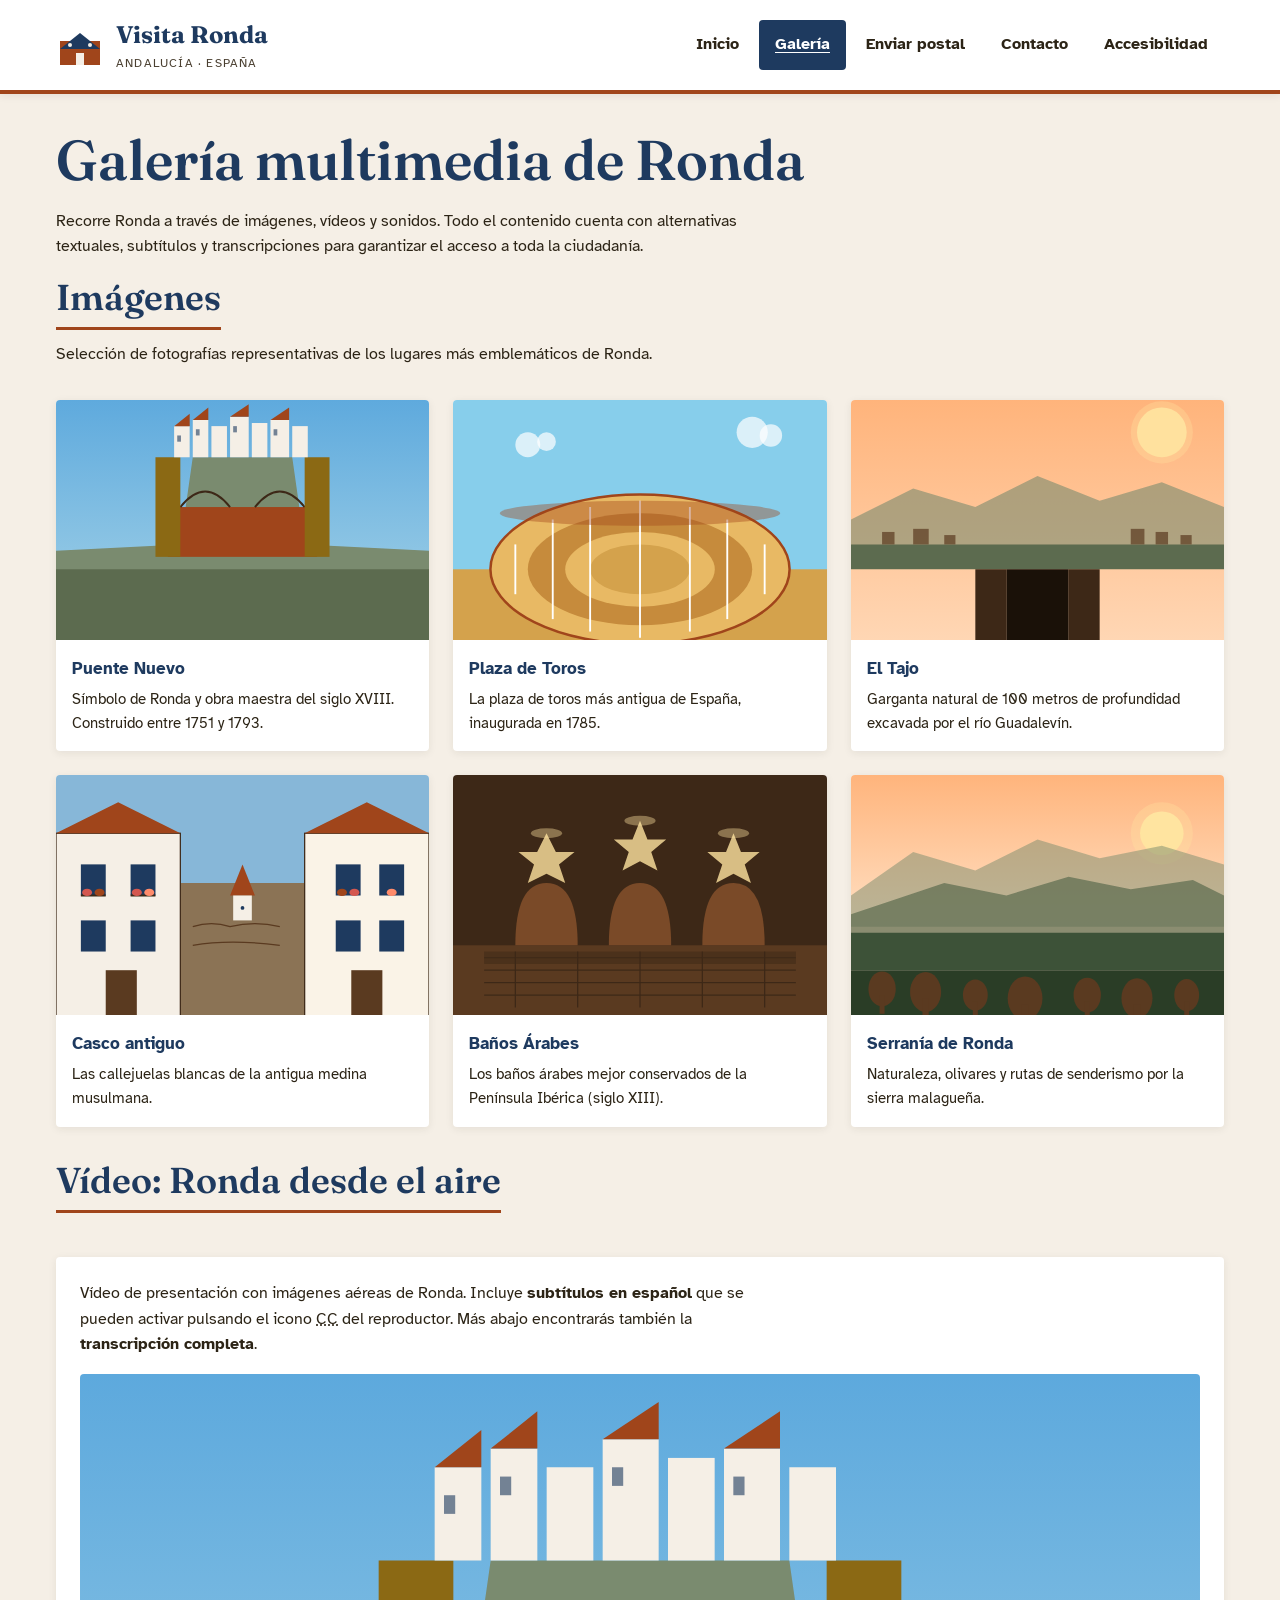
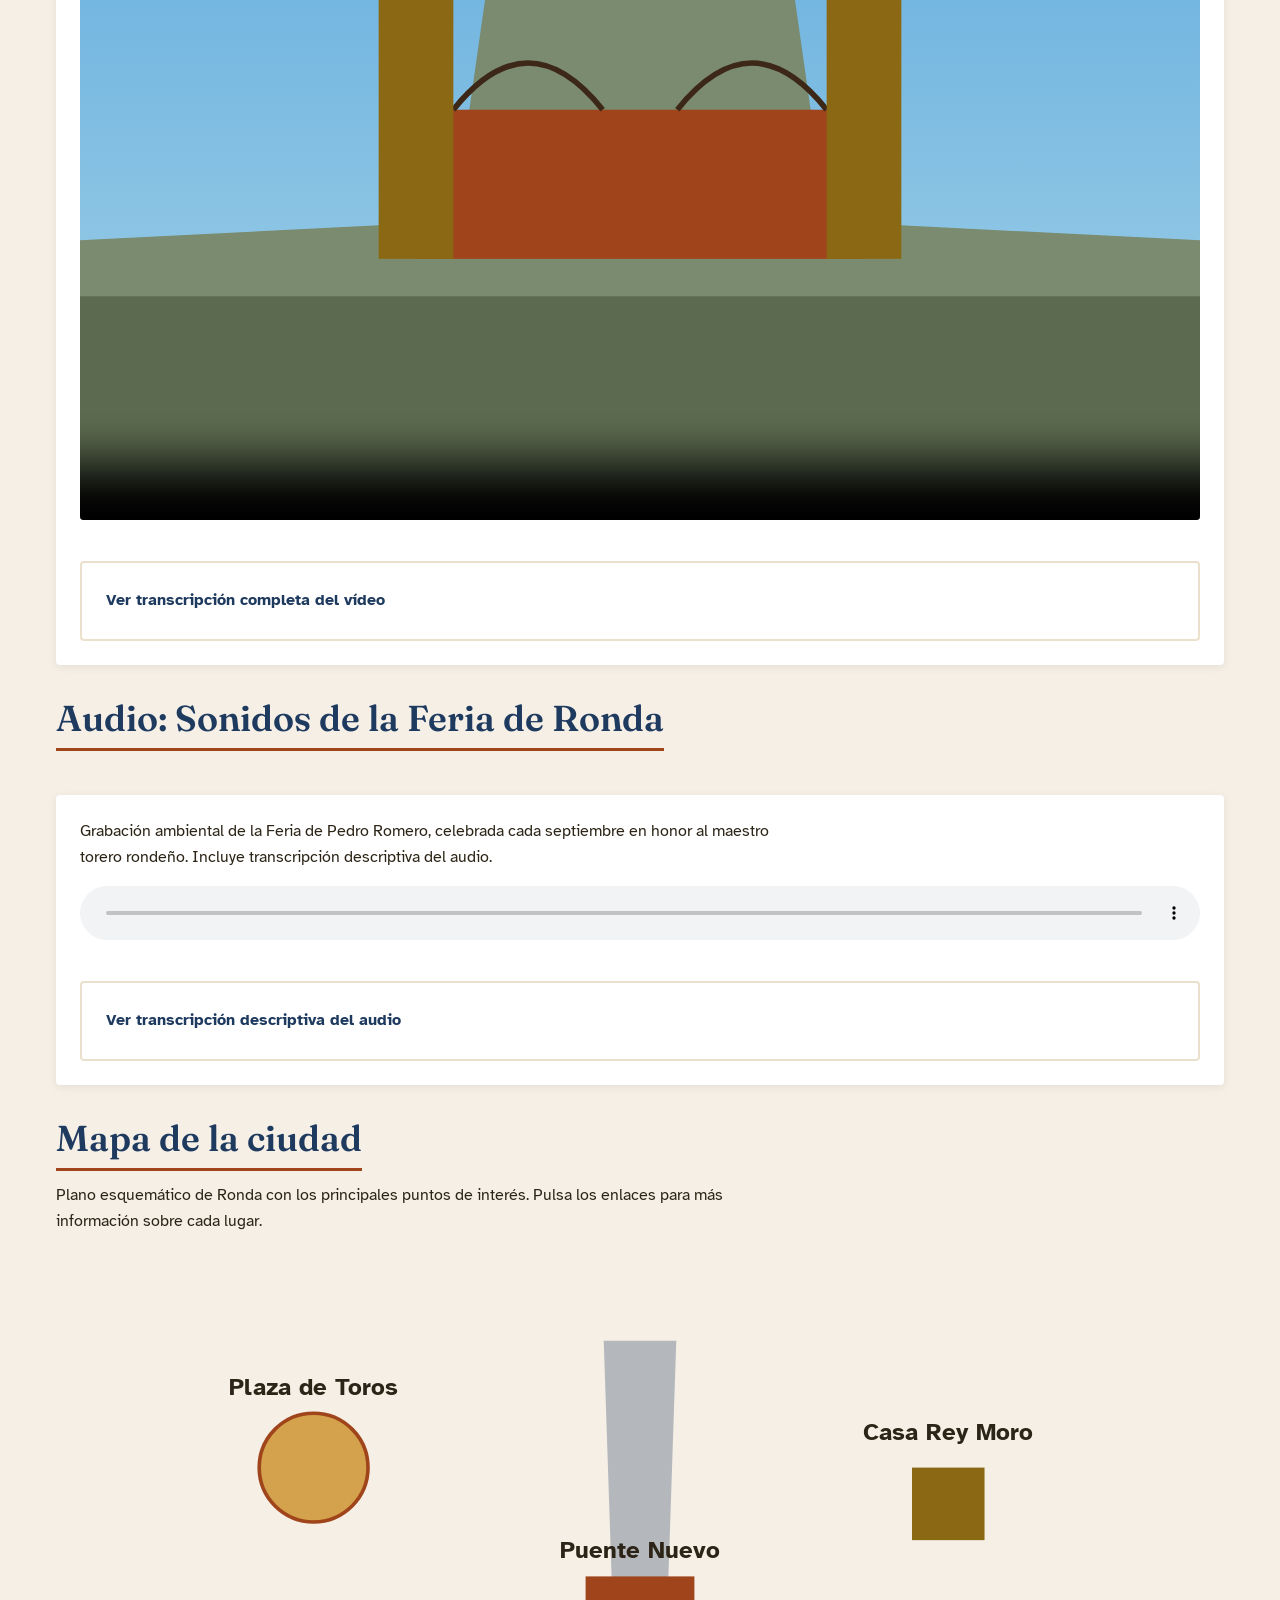
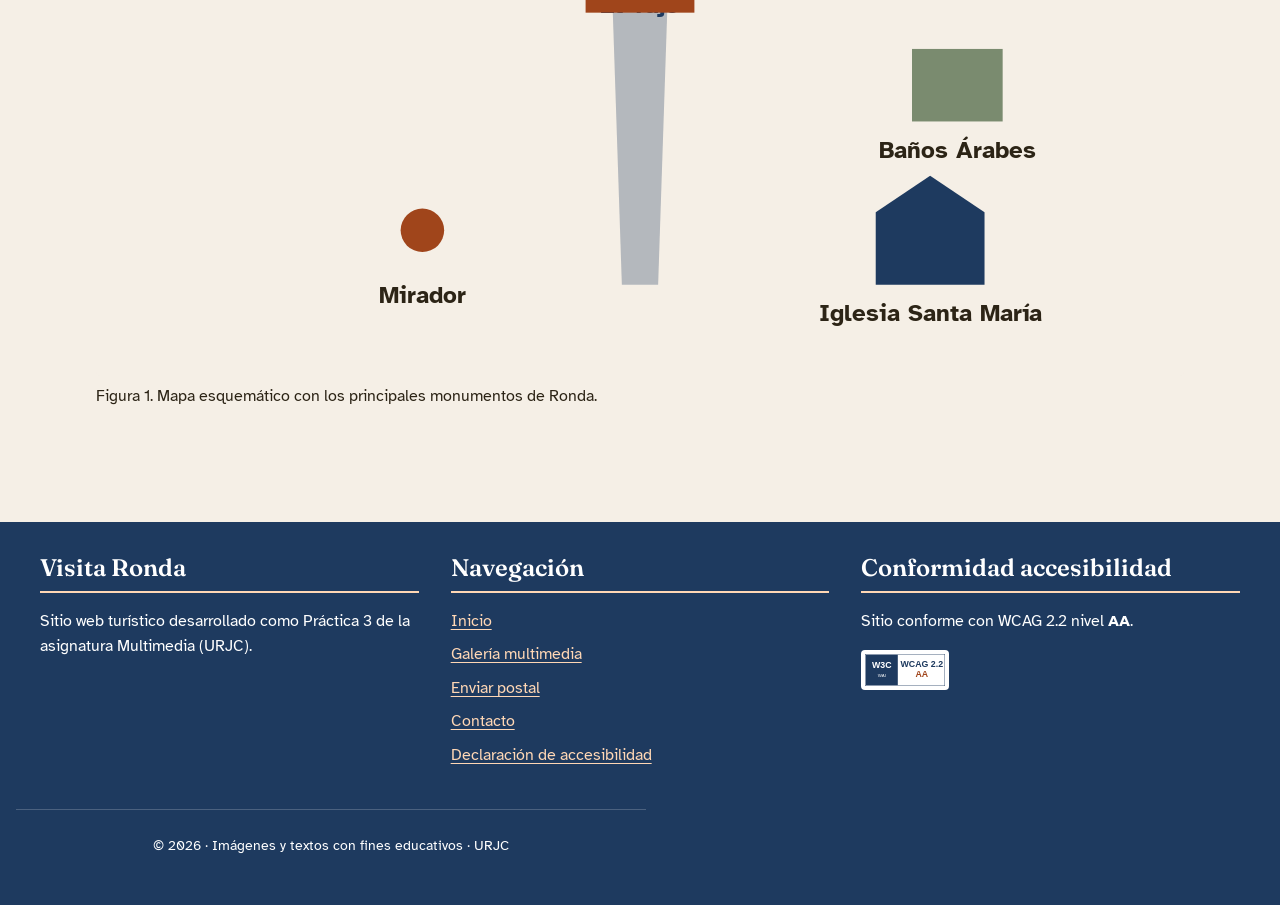
==== galeria.html @ 26b8c77f "First commit" ====
<!DOCTYPE html>
<html lang="es">
<head>
  <meta charset="UTF-8">
  <meta name="viewport" content="width=device-width, initial-scale=1.0">
  <meta name="description" content="Galería multimedia de Ronda: imágenes, vídeo y audio del Puente Nuevo, la Plaza de Toros y los miradores. Contenido accesible con alternativas textuales, subtítulos y transcripciones.">
  <title>Galería multimedia · Visita Ronda</title>

  <link rel="preconnect" href="https://fonts.googleapis.com">
  <link rel="preconnect" href="https://fonts.gstatic.com" crossorigin>
  <link href="https://fonts.googleapis.com/css2?family=Atkinson+Hyperlegible:wght@400;700&family=Fraunces:opsz,wght@9..144,400;9..144,600;9..144,700&display=swap" rel="stylesheet">
  <link rel="stylesheet" href="css/styles.css">
  <link rel="icon" type="image/svg+xml" href="img/iconos/favicon.svg">
</head>
<body>

  <a href="#contenido-principal" class="skip-link">Saltar al contenido principal</a>

  <header class="cabecera" role="banner">
    <div class="cabecera-contenido contenedor">
      <a href="index.html" class="logo" aria-label="Visita Ronda - Inicio">
        <svg class="logo-icono" viewBox="0 0 48 48" aria-hidden="true" focusable="false">
          <rect x="4" y="20" width="40" height="24" fill="#A0451B"/>
          <path d="M4 28 L24 12 L44 28 Z" fill="#1E3A5F"/>
          <rect x="20" y="32" width="8" height="12" fill="#F5EFE6"/>
          <circle cx="14" cy="24" r="2" fill="#F5EFE6"/>
          <circle cx="34" cy="24" r="2" fill="#F5EFE6"/>
        </svg>
        <span>
          <span class="logo-texto">Visita Ronda</span>
          <span class="logo-subtexto">Andalucía · España</span>
        </span>
      </a>
      <button class="boton-menu" aria-expanded="false" aria-controls="nav-principal" type="button">☰ Menú</button>
      <nav class="nav-principal" id="nav-principal" aria-label="Navegación principal">
        <ul>
          <li><a href="index.html">Inicio</a></li>
          <li><a href="galeria.html" aria-current="page">Galería</a></li>
          <li><a href="postal.html">Enviar postal</a></li>
          <li><a href="contacto.html">Contacto</a></li>
          <li><a href="accesibilidad.html">Accesibilidad</a></li>
        </ul>
      </nav>
    </div>
  </header>

  <main id="contenido-principal">
    <div class="contenedor">

      <h1>Galería multimedia de Ronda</h1>
      <p>
        Recorre Ronda a través de imágenes, vídeos y sonidos. Todo el contenido cuenta con
        alternativas textuales, subtítulos y transcripciones para garantizar el acceso a
        toda la ciudadanía.
      </p>

      <section aria-labelledby="titulo-imagenes">
        <h2 id="titulo-imagenes">Imágenes</h2>
        <p>Selección de fotografías representativas de los lugares más emblemáticos de Ronda.</p>

        <ul class="galeria">
          <li>
            <figure>
              <img src="img/galeria/puente-nuevo.svg"
                   alt="El Puente Nuevo de Ronda visto desde el valle. Una imponente construcción de piedra de tres arcos une dos acantilados verticales, salvando una garganta natural de unos 100 metros de profundidad. Sobre el puente se distinguen casas blancas tradicionales.">
              <figcaption>
                <strong>Puente Nuevo</strong>
                Símbolo de Ronda y obra maestra del siglo XVIII. Construido entre 1751 y 1793.
              </figcaption>
            </figure>
          </li>

          <li>
            <figure>
              <img src="img/galeria/plaza-toros.svg"
                   alt="Vista cenital de la Plaza de Toros de Ronda. Edificio circular de piedra dorada con una arena central de color marrón claro y graderíos cubiertos en doble piso con columnas blancas y cubierta de teja árabe.">
              <figcaption>
                <strong>Plaza de Toros</strong>
                La plaza de toros más antigua de España, inaugurada en 1785.
              </figcaption>
            </figure>
          </li>

          <li>
            <figure>
              <img src="img/galeria/tajo.svg"
                   alt="Vista panorámica del Tajo de Ronda al atardecer. Una garganta vertical excavada en roca caliza desciende abruptamente hacia un valle verde con olivares; al fondo se aprecian las montañas de la Serranía de Ronda teñidas de naranja por la luz del atardecer.">
              <figcaption>
                <strong>El Tajo</strong>
                Garganta natural de 100 metros de profundidad excavada por el río Guadalevín.
              </figcaption>
            </figure>
          </li>

          <li>
            <figure>
              <img src="img/galeria/casco-antiguo.svg"
                   alt="Calle estrecha y empedrada del casco antiguo de Ronda. A ambos lados, casas encaladas de fachada blanca con balcones de hierro forjado y macetas con flores rojas y rosas. Al fondo se vislumbra una iglesia con torre.">
              <figcaption>
                <strong>Casco antiguo</strong>
                Las callejuelas blancas de la antigua medina musulmana.
              </figcaption>
            </figure>
          </li>

          <li>
            <figure>
              <img src="img/galeria/banos-arabes.svg"
                   alt="Interior de los Baños Árabes de Ronda. Una sala abovedada de ladrillo con pequeñas claraboyas en forma de estrella en el techo por las que entra luz natural. El espacio está sostenido por arcos de herradura.">
              <figcaption>
                <strong>Baños Árabes</strong>
                Los baños árabes mejor conservados de la Península Ibérica (siglo XIII).
              </figcaption>
            </figure>
          </li>

          <li>
            <figure>
              <img src="img/galeria/serrania.svg"
                   alt="Paisaje de la Serranía de Ronda al amanecer. Olivares centenarios en primer plano se extienden por colinas onduladas; al fondo aparecen montañas escarpadas envueltas en una ligera niebla matutina.">
              <figcaption>
                <strong>Serranía de Ronda</strong>
                Naturaleza, olivares y rutas de senderismo por la sierra malagueña.
              </figcaption>
            </figure>
          </li>
        </ul>
      </section>

      <section aria-labelledby="titulo-video">
        <h2 id="titulo-video">Vídeo: Ronda desde el aire</h2>

        <div class="multimedia-bloque">
          <p>
            Vídeo de presentación con imágenes aéreas de Ronda. Incluye <strong>subtítulos en español</strong>
            que se pueden activar pulsando el icono <abbr title="Closed Captions">CC</abbr> del reproductor.
            Más abajo encontrarás también la <strong>transcripción completa</strong>.
          </p>

          <video controls preload="metadata"
                 poster="img/galeria/puente-nuevo.svg"
                 aria-label="Vídeo aéreo de Ronda con narración en español">
            <source src="video/ronda.mp4" type="video/mp4">
            <track kind="captions" srclang="es" label="Español" src="video/ronda-subtitulos.vtt" default>
            <track kind="descriptions" srclang="es" label="Audiodescripción en español" src="video/ronda-audiodescripcion.vtt">
            <p>
              Tu navegador no soporta vídeo HTML5.
              <a href="video/ronda.mp4">Descarga el vídeo aquí</a>.
            </p>
          </video>

          <details class="transcripcion">
            <summary>Ver transcripción completa del vídeo</summary>
            <div>
              <p><strong>[Música suave de guitarra española]</strong></p>
              <p><strong>Narrador:</strong> Bienvenidos a Ronda, una ciudad suspendida sobre el cielo de Andalucía.</p>
              <p><strong>[Plano aéreo del Puente Nuevo]</strong></p>
              <p><strong>Narrador:</strong> Construido en el siglo XVIII, el Puente Nuevo une los dos lados de la ciudad sobre una garganta de cien metros de profundidad.</p>
              <p><strong>[Plano de la Plaza de Toros]</strong></p>
              <p><strong>Narrador:</strong> Aquí, en la plaza de toros más antigua de España, nació la escuela rondeña del toreo.</p>
              <p><strong>[Vista panorámica del valle]</strong></p>
              <p><strong>Narrador:</strong> Olivares, viñedos y montañas se extienden hasta el horizonte, formando un paisaje único en Europa.</p>
              <p><strong>[Calles del casco antiguo]</strong></p>
              <p><strong>Narrador:</strong> Caminar por las calles de la antigua medina es viajar al pasado, entre casas encaladas y patios floridos.</p>
              <p><strong>Narrador:</strong> Ronda te espera. Ven a vivirla.</p>
              <p><strong>[Música finaliza]</strong></p>
            </div>
          </details>
        </div>
      </section>

      <section aria-labelledby="titulo-audio">
        <h2 id="titulo-audio">Audio: Sonidos de la Feria de Ronda</h2>

        <div class="multimedia-bloque">
          <p>
            Grabación ambiental de la Feria de Pedro Romero, celebrada cada septiembre en
            honor al maestro torero rondeño. Incluye transcripción descriptiva del audio.
          </p>

          <audio controls preload="metadata" aria-label="Sonidos ambientales de la Feria de Ronda">
            <source src="audio/feria-ronda.mp3" type="audio/mpeg">
            <source src="audio/feria-ronda.ogg" type="audio/ogg">
            <p>
              Tu navegador no soporta audio HTML5.
              <a href="audio/feria-ronda.mp3">Descarga el audio aquí</a>.
            </p>
          </audio>

          <details class="transcripcion">
            <summary>Ver transcripción descriptiva del audio</summary>
            <div>
              <p><strong>[0:00 - 0:15]</strong> Suenan las campanas de la Iglesia de Santa María la Mayor anunciando el comienzo de la feria.</p>
              <p><strong>[0:15 - 0:45]</strong> Voces alegres y conversaciones de la multitud paseando por las calles. Se distinguen risas de niños y niñas.</p>
              <p><strong>[0:45 - 1:30]</strong> Empieza a sonar una sevillana interpretada con guitarra y palmas. Voces cantando al unísono.</p>
              <p><strong>[1:30 - 2:00]</strong> Sonido de cascos de caballos y carruajes recorriendo las calles empedradas durante el paseo de enganches.</p>
              <p><strong>[2:00 - 2:30]</strong> Aplausos del público en la Plaza de Toros, seguidos del característico clarín que anuncia el inicio de la corrida goyesca.</p>
              <p><strong>[2:30 - 3:00]</strong> La música y el bullicio se desvanecen lentamente.</p>
            </div>
          </details>
        </div>
      </section>

      <!-- ==================== Galería de mapas ==================== -->
      <section aria-labelledby="titulo-mapa">
        <h2 id="titulo-mapa">Mapa de la ciudad</h2>
        <p>
          Plano esquemático de Ronda con los principales puntos de interés. Pulsa los enlaces
          para más información sobre cada lugar.
        </p>

        <figure>
          <svg viewBox="0 0 600 400"
               role="img"
               aria-labelledby="mapa-titulo mapa-desc"
               style="max-width:100%; height:auto; background:#F5EFE6; border-radius:4px;">
            <title id="mapa-titulo">Mapa esquemático de Ronda</title>
            <desc id="mapa-desc">
              Mapa simplificado con la ubicación de los seis principales monumentos de Ronda:
              Puente Nuevo en el centro, Plaza de Toros al noroeste, Baños Árabes al este,
              Iglesia de Santa María al sureste, Mirador de Aldehuela al suroeste y Casa del
              Rey Moro al noreste.
            </desc>

            <!-- El Tajo -->
            <path d="M 280 50 L 290 350 L 310 350 L 320 50 Z" fill="#1E3A5F" opacity="0.3"/>
            <text x="300" y="200" text-anchor="middle" fill="#1E3A5F" font-size="14" font-weight="bold">El Tajo</text>

            <!-- Puente Nuevo -->
            <rect x="270" y="180" width="60" height="20" fill="#A0451B"/>
            <text x="300" y="170" text-anchor="middle" fill="#2C2416" font-size="13" font-weight="bold">Puente Nuevo</text>

            <!-- Plaza de Toros -->
            <circle cx="120" cy="120" r="30" fill="#D4A24C" stroke="#A0451B" stroke-width="2"/>
            <text x="120" y="80" text-anchor="middle" fill="#2C2416" font-size="13" font-weight="bold">Plaza de Toros</text>

            <!-- Baños Árabes -->
            <rect x="450" y="220" width="50" height="40" fill="#7A8B6F"/>
            <text x="475" y="280" text-anchor="middle" fill="#2C2416" font-size="13" font-weight="bold">Baños Árabes</text>

            <!-- Iglesia Santa María -->
            <polygon points="430,310 460,290 490,310 490,350 430,350" fill="#1E3A5F"/>
            <text x="460" y="370" text-anchor="middle" fill="#2C2416" font-size="13" font-weight="bold">Iglesia Santa María</text>

            <!-- Mirador de Aldehuela -->
            <circle cx="180" cy="320" r="12" fill="#A0451B"/>
            <text x="180" y="360" text-anchor="middle" fill="#2C2416" font-size="13" font-weight="bold">Mirador</text>

            <!-- Casa del Rey Moro -->
            <rect x="450" y="120" width="40" height="40" fill="#8B6914"/>
            <text x="470" y="105" text-anchor="middle" fill="#2C2416" font-size="13" font-weight="bold">Casa Rey Moro</text>
          </svg>
          <figcaption>Figura 1. Mapa esquemático con los principales monumentos de Ronda.</figcaption>
        </figure>
      </section>

    </div>
  </main>

  <footer class="pie" role="contentinfo">
    <div class="pie-rejilla">
      <div>
        <h3>Visita Ronda</h3>
        <p>Sitio web turístico desarrollado como Práctica 3 de la asignatura Multimedia (URJC).</p>
      </div>
      <nav aria-labelledby="pie-nav-titulo">
        <h3 id="pie-nav-titulo">Navegación</h3>
        <ul>
          <li><a href="index.html">Inicio</a></li>
          <li><a href="galeria.html">Galería multimedia</a></li>
          <li><a href="postal.html">Enviar postal</a></li>
          <li><a href="contacto.html">Contacto</a></li>
          <li><a href="accesibilidad.html">Declaración de accesibilidad</a></li>
        </ul>
      </nav>
      <div>
        <h3>Conformidad accesibilidad</h3>
        <p>Sitio conforme con WCAG 2.2 nivel <strong>AA</strong>.</p>
        <p class="pie-validadores">
          <a href="https://www.w3.org/WAI/WCAG22/quickref/" rel="noopener">
            <img src="img/iconos/wcag-aa.svg" alt="WCAG 2.2 nivel AA">
          </a>
        </p>
      </div>
    </div>
    <p class="pie-copyright">© 2026 · Imágenes y textos con fines educativos · URJC</p>
  </footer>

  <script src="js/script.js"></script>
</body>
</html>
---- css/styles.css ----
:root {
  --color-fondo: #F5EFE6;
  --color-fondo-alt: #EAE0CC;
  --color-texto: #2C2416;
  --color-texto-suave: #4A3F30;
  --color-acento: #A0451B;
  --color-acento-oscuro: #7A3414;
  --color-azul: #1E3A5F;
  --color-blanco: #FFFFFF;
  --color-error: #B91C1C;
  --color-error-fondo: #FEE2E2;
  --color-exito: #15603D;
  --color-exito-fondo: #DCFCE7;
  --color-foco: #0066CC;

  --fuente-titulos: 'Fraunces', Georgia, serif;
  --fuente-texto: 'Atkinson Hyperlegible', 'Segoe UI', Arial, sans-serif;

  --base: 1rem;
  --radio: 4px;

  --sombra-suave: 0 2px 8px rgba(44, 36, 22, 0.08);
  --sombra-media: 0 4px 16px rgba(44, 36, 22, 0.12);
}

*,
*::before,
*::after {
  box-sizing: border-box;
}

html {
  scroll-behavior: smooth;
  font-size: 100%;
}

@media (prefers-reduced-motion: reduce) {
  html {
    scroll-behavior: auto;
  }
  *, *::before, *::after {
    animation-duration: 0.01ms !important;
    animation-iteration-count: 1 !important;
    transition-duration: 0.01ms !important;
  }
}

body {
  margin: 0;
  font-family: var(--fuente-texto);
  font-size: var(--base);
  line-height: 1.6;
  color: var(--color-texto);
  background-color: var(--color-fondo);
  word-spacing: normal;
  letter-spacing: normal;
}

.skip-link {
  position: absolute;
  top: -100px;
  left: 0;
  background: var(--color-azul);
  color: var(--color-blanco);
  padding: 1rem 1.5rem;
  z-index: 1000;
  text-decoration: none;
  font-weight: bold;
  border-radius: 0 0 var(--radio) 0;
}

.skip-link:focus {
  top: 0;
  outline: 3px solid var(--color-foco);
  outline-offset: 2px;
}

:focus {
  outline: 3px solid var(--color-foco);
  outline-offset: 2px;
}

:focus:not(:focus-visible) {
  outline: none;
}

:focus-visible {
  outline: 3px solid var(--color-foco);
  outline-offset: 2px;
}

h1, h2, h3, h4, h5, h6 {
  font-family: var(--fuente-titulos);
  color: var(--color-azul);
  line-height: 1.2;
  margin-top: 0;
  font-weight: 600;
}

h1 {
  font-size: clamp(2rem, 5vw, 3.5rem);
  margin-bottom: 1rem;
}

h2 {
  font-size: clamp(1.5rem, 3.5vw, 2.25rem);
  margin-bottom: 0.75rem;
  border-bottom: 3px solid var(--color-acento);
  padding-bottom: 0.5rem;
  display: inline-block;
}

h3 {
  font-size: clamp(1.25rem, 2.5vw, 1.5rem);
  margin-bottom: 0.5rem;
}

p {
  margin: 0 0 1rem 0;
  max-width: 70ch; /* Buena legibilidad */
}

a {
  color: var(--color-acento-oscuro);
  text-decoration: underline;
  text-decoration-thickness: 1px;
  text-underline-offset: 3px;
}

a:hover {
  color: var(--color-azul);
  text-decoration-thickness: 2px;
}

a:visited {
  color: #6B2D85;
}

.contenedor {
  width: 100%;
  max-width: 1200px;
  margin: 0 auto;
  padding: 0 1rem;
}

main {
  padding: 2rem 0;
  min-height: 60vh;
}

.cabecera {
  background-color: var(--color-blanco);
  border-bottom: 4px solid var(--color-acento);
  box-shadow: var(--sombra-suave);
  position: sticky;
  top: 0;
  z-index: 100;
}

.cabecera-contenido {
  display: flex;
  flex-wrap: wrap;
  justify-content: space-between;
  align-items: center;
  gap: 1rem;
  padding: 1rem;
}

.logo {
  display: flex;
  align-items: center;
  gap: 0.75rem;
  text-decoration: none;
  color: var(--color-azul);
}

.logo:hover {
  color: var(--color-acento);
}

.logo-icono {
  width: 48px;
  height: 48px;
  flex-shrink: 0;
}

.logo-texto {
  font-family: var(--fuente-titulos);
  font-size: 1.5rem;
  font-weight: 700;
}

.logo-subtexto {
  display: block;
  font-family: var(--fuente-texto);
  font-size: 0.75rem;
  font-weight: 400;
  color: var(--color-texto-suave);
  letter-spacing: 0.1em;
  text-transform: uppercase;
}

.boton-menu {
  display: none;
  background: var(--color-azul);
  color: var(--color-blanco);
  border: none;
  padding: 0.75rem 1rem;
  font-size: 1rem;
  cursor: pointer;
  border-radius: var(--radio);
  min-width: 44px;
  min-height: 44px;
}

.boton-menu:hover {
  background: var(--color-acento);
}

.nav-principal ul {
  display: flex;
  flex-wrap: wrap;
  list-style: none;
  margin: 0;
  padding: 0;
  gap: 0.25rem;
}

.nav-principal a {
  display: inline-block;
  padding: 0.75rem 1rem;
  text-decoration: none;
  color: var(--color-texto);
  border-radius: var(--radio);
  font-weight: 600;
  min-height: 44px;
  display: flex;
  align-items: center;
}

.nav-principal a:hover {
  background-color: var(--color-fondo-alt);
  color: var(--color-acento-oscuro);
  text-decoration: underline;
}

.nav-principal a[aria-current="page"] {
  background-color: var(--color-azul);
  color: var(--color-blanco);
  text-decoration: underline;
}

.hero {
  background: linear-gradient(135deg, var(--color-azul) 0%, #2A4A6F 100%);
  color: var(--color-blanco);
  padding: 4rem 1rem;
  text-align: center;
}

.hero h1 {
  color: var(--color-blanco);
  margin-bottom: 1rem;
}

.hero p {
  font-size: 1.25rem;
  max-width: 60ch;
  margin: 0 auto 2rem auto;
}

.hero img {
  max-width: 100%;
  height: auto;
  border-radius: var(--radio);
  box-shadow: var(--sombra-media);
}

.boton {
  display: inline-block;
  padding: 0.875rem 1.5rem;
  background-color: var(--color-acento);
  color: var(--color-blanco);
  text-decoration: none;
  border: 2px solid var(--color-acento);
  border-radius: var(--radio);
  font-weight: 700;
  font-family: var(--fuente-texto);
  font-size: 1rem;
  cursor: pointer;
  transition: background-color 0.2s, transform 0.1s;
  min-height: 44px;
  min-width: 44px;
}

.boton:hover {
  background-color: var(--color-acento-oscuro);
  border-color: var(--color-acento-oscuro);
  color: var(--color-blanco);
  text-decoration: underline;
}

.boton-secundario {
  background-color: transparent;
  color: var(--color-blanco);
  border-color: var(--color-blanco);
}

.boton-secundario:hover {
  background-color: var(--color-blanco);
  color: var(--color-azul);
}

.rejilla {
  display: grid;
  grid-template-columns: repeat(auto-fit, minmax(280px, 1fr));
  gap: 1.5rem;
  margin: 2rem 0;
}

.tarjeta {
  background-color: var(--color-blanco);
  padding: 1.5rem;
  border-radius: var(--radio);
  box-shadow: var(--sombra-suave);
  border-left: 4px solid var(--color-acento);
}

.tarjeta h3 {
  color: var(--color-azul);
  margin-top: 0;
}

.tarjeta-icono {
  font-size: 2rem;
  margin-bottom: 0.5rem;
}

.galeria {
  display: grid;
  grid-template-columns: repeat(auto-fit, minmax(280px, 1fr));
  gap: 1.5rem;
  margin: 2rem 0;
  list-style: none;
  padding: 0;
}

.galeria figure {
  margin: 0;
  background-color: var(--color-blanco);
  border-radius: var(--radio);
  overflow: hidden;
  box-shadow: var(--sombra-suave);
}

.galeria img {
  width: 100%;
  height: 240px;
  object-fit: cover;
  display: block;
}

.galeria figcaption {
  padding: 1rem;
  font-size: 0.95rem;
  color: var(--color-texto);
}

.galeria figcaption strong {
  display: block;
  color: var(--color-azul);
  margin-bottom: 0.25rem;
  font-size: 1.05rem;
}

.multimedia-bloque {
  background-color: var(--color-blanco);
  padding: 1.5rem;
  border-radius: var(--radio);
  margin: 2rem 0;
  box-shadow: var(--sombra-suave);
}

.multimedia-bloque video,
.multimedia-bloque audio {
  width: 100%;
  max-width: 100%;
  margin-bottom: 1rem;
}

.multimedia-bloque video {
  border-radius: var(--radio);
}

details.transcripcion {
  margin-top: 1rem;
  border: 2px solid var(--color-fondo-alt);
  border-radius: var(--radio);
  padding: 1rem;
}

details.transcripcion summary {
  cursor: pointer;
  font-weight: 700;
  color: var(--color-azul);
  padding: 0.5rem;
  min-height: 44px;
  display: flex;
  align-items: center;
}

details.transcripcion summary:hover {
  color: var(--color-acento-oscuro);
}

details.transcripcion[open] summary {
  border-bottom: 1px solid var(--color-fondo-alt);
  margin-bottom: 1rem;
}

form.formulario-postal {
  background-color: var(--color-blanco);
  padding: 2rem;
  border-radius: var(--radio);
  box-shadow: var(--sombra-suave);
  max-width: 800px;
  margin: 2rem auto;
}

fieldset {
  border: 2px solid var(--color-fondo-alt);
  border-radius: var(--radio);
  padding: 1.5rem;
  margin: 0 0 1.5rem 0;
}

legend {
  font-family: var(--fuente-titulos);
  font-size: 1.25rem;
  font-weight: 700;
  color: var(--color-azul);
  padding: 0 0.75rem;
}

.campo {
  margin-bottom: 1.25rem;
}

.campo label {
  display: block;
  font-weight: 700;
  margin-bottom: 0.5rem;
  color: var(--color-texto);
}

.campo .obligatorio {
  color: var(--color-acento-oscuro);
  font-weight: 700;
}

.campo .ayuda {
  display: block;
  font-size: 0.875rem;
  color: var(--color-texto-suave);
  margin-bottom: 0.5rem;
}

.campo input[type="text"],
.campo input[type="email"],
.campo textarea,
.campo select {
  width: 100%;
  padding: 0.75rem;
  font-family: var(--fuente-texto);
  font-size: 1rem;
  border: 2px solid var(--color-texto-suave);
  border-radius: var(--radio);
  background-color: var(--color-blanco);
  color: var(--color-texto);
  min-height: 44px;
}

.campo textarea {
  resize: vertical;
  min-height: 120px;
}

.campo input:focus,
.campo textarea:focus,
.campo select:focus {
  border-color: var(--color-foco);
  outline: 3px solid var(--color-foco);
  outline-offset: 0;
}

.campo input[aria-invalid="true"],
.campo textarea[aria-invalid="true"],
.campo select[aria-invalid="true"] {
  border-color: var(--color-error);
  background-color: var(--color-error-fondo);
}

.mensaje-error {
  display: block;
  margin-top: 0.5rem;
  padding: 0.5rem 0.75rem;
  color: var(--color-error);
  background-color: var(--color-error-fondo);
  border-left: 4px solid var(--color-error);
  border-radius: var(--radio);
  font-size: 0.95rem;
  font-weight: 600;
}

.mensaje-error:empty {
  display: none;
}

.opciones-postales {
  display: grid;
  grid-template-columns: repeat(auto-fit, minmax(180px, 1fr));
  gap: 1rem;
  list-style: none;
  padding: 0;
  margin: 1rem 0 0 0;
}

.opcion-postal {
  position: relative;
}

.opcion-postal input[type="radio"] {
  position: absolute;
  opacity: 0;
  width: 1px;
  height: 1px;
  overflow: hidden;
}

.opcion-postal label {
  display: block;
  cursor: pointer;
  border: 3px solid var(--color-fondo-alt);
  border-radius: var(--radio);
  padding: 0.5rem;
  background-color: var(--color-fondo);
  transition: border-color 0.2s, transform 0.1s;
  text-align: center;
  min-height: 44px;
}

.opcion-postal label:hover {
  border-color: var(--color-acento);
}

.opcion-postal input[type="radio"]:focus-visible + label {
  outline: 3px solid var(--color-foco);
  outline-offset: 2px;
}

.opcion-postal input[type="radio"]:checked + label {
  border-color: var(--color-acento);
  background-color: var(--color-fondo-alt);
  box-shadow: 0 0 0 3px var(--color-acento);
}

.opcion-postal input[type="radio"]:checked + label::before {
  content: "✓ Seleccionada: ";
  font-weight: 700;
  color: var(--color-acento-oscuro);
}

.opcion-postal img {
  width: 100%;
  height: 140px;
  object-fit: cover;
  border-radius: var(--radio);
  display: block;
  margin-bottom: 0.5rem;
}

.opcion-postal-titulo {
  font-weight: 700;
  display: block;
  color: var(--color-texto);
}

.mensaje-global {
  padding: 1rem 1.25rem;
  border-radius: var(--radio);
  margin-bottom: 1.5rem;
  font-weight: 600;
}

.mensaje-global[role="alert"] {
  background-color: var(--color-error-fondo);
  color: var(--color-error);
  border-left: 4px solid var(--color-error);
}

.mensaje-global[role="status"] {
  background-color: var(--color-exito-fondo);
  color: var(--color-exito);
  border-left: 4px solid var(--color-exito);
}

.mensaje-global ul {
  margin: 0.5rem 0 0 1.5rem;
  padding: 0;
}

.pie {
  background-color: var(--color-azul);
  color: var(--color-blanco);
  padding: 2rem 1rem;
  margin-top: 4rem;
}

.pie a {
  color: #FFD7B5;
}

.pie a:hover {
  color: var(--color-blanco);
}

.pie-rejilla {
  display: grid;
  grid-template-columns: repeat(auto-fit, minmax(220px, 1fr));
  gap: 2rem;
  max-width: 1200px;
  margin: 0 auto;
}

.pie h3 {
  color: var(--color-blanco);
  border-bottom: 2px solid #FFD7B5;
  padding-bottom: 0.5rem;
  margin-bottom: 1rem;
}

.pie ul {
  list-style: none;
  padding: 0;
  margin: 0;
}

.pie li {
  margin-bottom: 0.5rem;
}

.pie-validadores {
  display: flex;
  flex-wrap: wrap;
  gap: 0.75rem;
  margin-top: 1rem;
}

.pie-validadores img {
  height: 40px;
  width: auto;
  background: var(--color-blanco);
  padding: 4px;
  border-radius: var(--radio);
}

.pie-copyright {
  text-align: center;
  margin-top: 2rem;
  padding-top: 1.5rem;
  border-top: 1px solid rgba(255, 255, 255, 0.2);
  font-size: 0.9rem;
}

.lista-iconos {
  list-style: none;
  padding: 0;
}

.lista-iconos li {
  position: relative;
  padding-left: 2rem;
  margin-bottom: 0.75rem;
}

.lista-iconos li::before {
  content: "✦";
  position: absolute;
  left: 0;
  color: var(--color-acento);
  font-weight: bold;
}


table {
  width: 100%;
  border-collapse: collapse;
  margin: 1.5rem 0;
  background-color: var(--color-blanco);
}

caption {
  font-weight: 700;
  text-align: left;
  margin-bottom: 0.5rem;
  color: var(--color-azul);
  font-family: var(--fuente-titulos);
  font-size: 1.1rem;
}

th, td {
  padding: 0.75rem 1rem;
  text-align: left;
  border-bottom: 1px solid var(--color-fondo-alt);
}

th {
  background-color: var(--color-azul);
  color: var(--color-blanco);
  font-weight: 700;
}

tbody tr:nth-child(even) {
  background-color: var(--color-fondo);
}

img {
  max-width: 100%;
  height: auto;
}

blockquote {
  border-left: 4px solid var(--color-acento);
  padding: 1rem 1.5rem;
  margin: 1.5rem 0;
  background-color: var(--color-fondo-alt);
  font-style: italic;
}

blockquote cite {
  display: block;
  margin-top: 0.5rem;
  font-style: normal;
  font-weight: 700;
  color: var(--color-azul);
}

/* ---------- Responsive (WCAG 1.4.10 Reflow) ---------- */
@media (max-width: 768px) {
  .boton-menu {
    display: flex;
    align-items: center;
    justify-content: center;
  }

  .nav-principal {
    width: 100%;
    display: none;
  }

  .nav-principal.abierto {
    display: block;
  }

  .nav-principal ul {
    flex-direction: column;
    width: 100%;
  }

  .nav-principal a {
    width: 100%;
    padding: 1rem;
  }

  .hero {
    padding: 2.5rem 1rem;
  }

  form.formulario-postal {
    padding: 1.5rem 1rem;
  }
}

@media (prefers-contrast: more) {
  :root {
    --color-fondo: #FFFFFF;
    --color-texto: #000000;
    --color-acento: #8B0000;
    --color-azul: #00004D;
  }
}

@media print {
  .skip-link, .cabecera, .pie, .boton-menu, .boton {
    display: none;
  }

  body {
    background: white;
    color: black;
  }

  a::after {
    content: " (" attr(href) ")";
    font-size: 0.85em;
    color: #555;
  }
}

.sr-only {
  position: absolute;
  width: 1px;
  height: 1px;
  padding: 0;
  margin: -1px;
  overflow: hidden;
  clip: rect(0, 0, 0, 0);
  white-space: nowrap;
  border: 0;
}
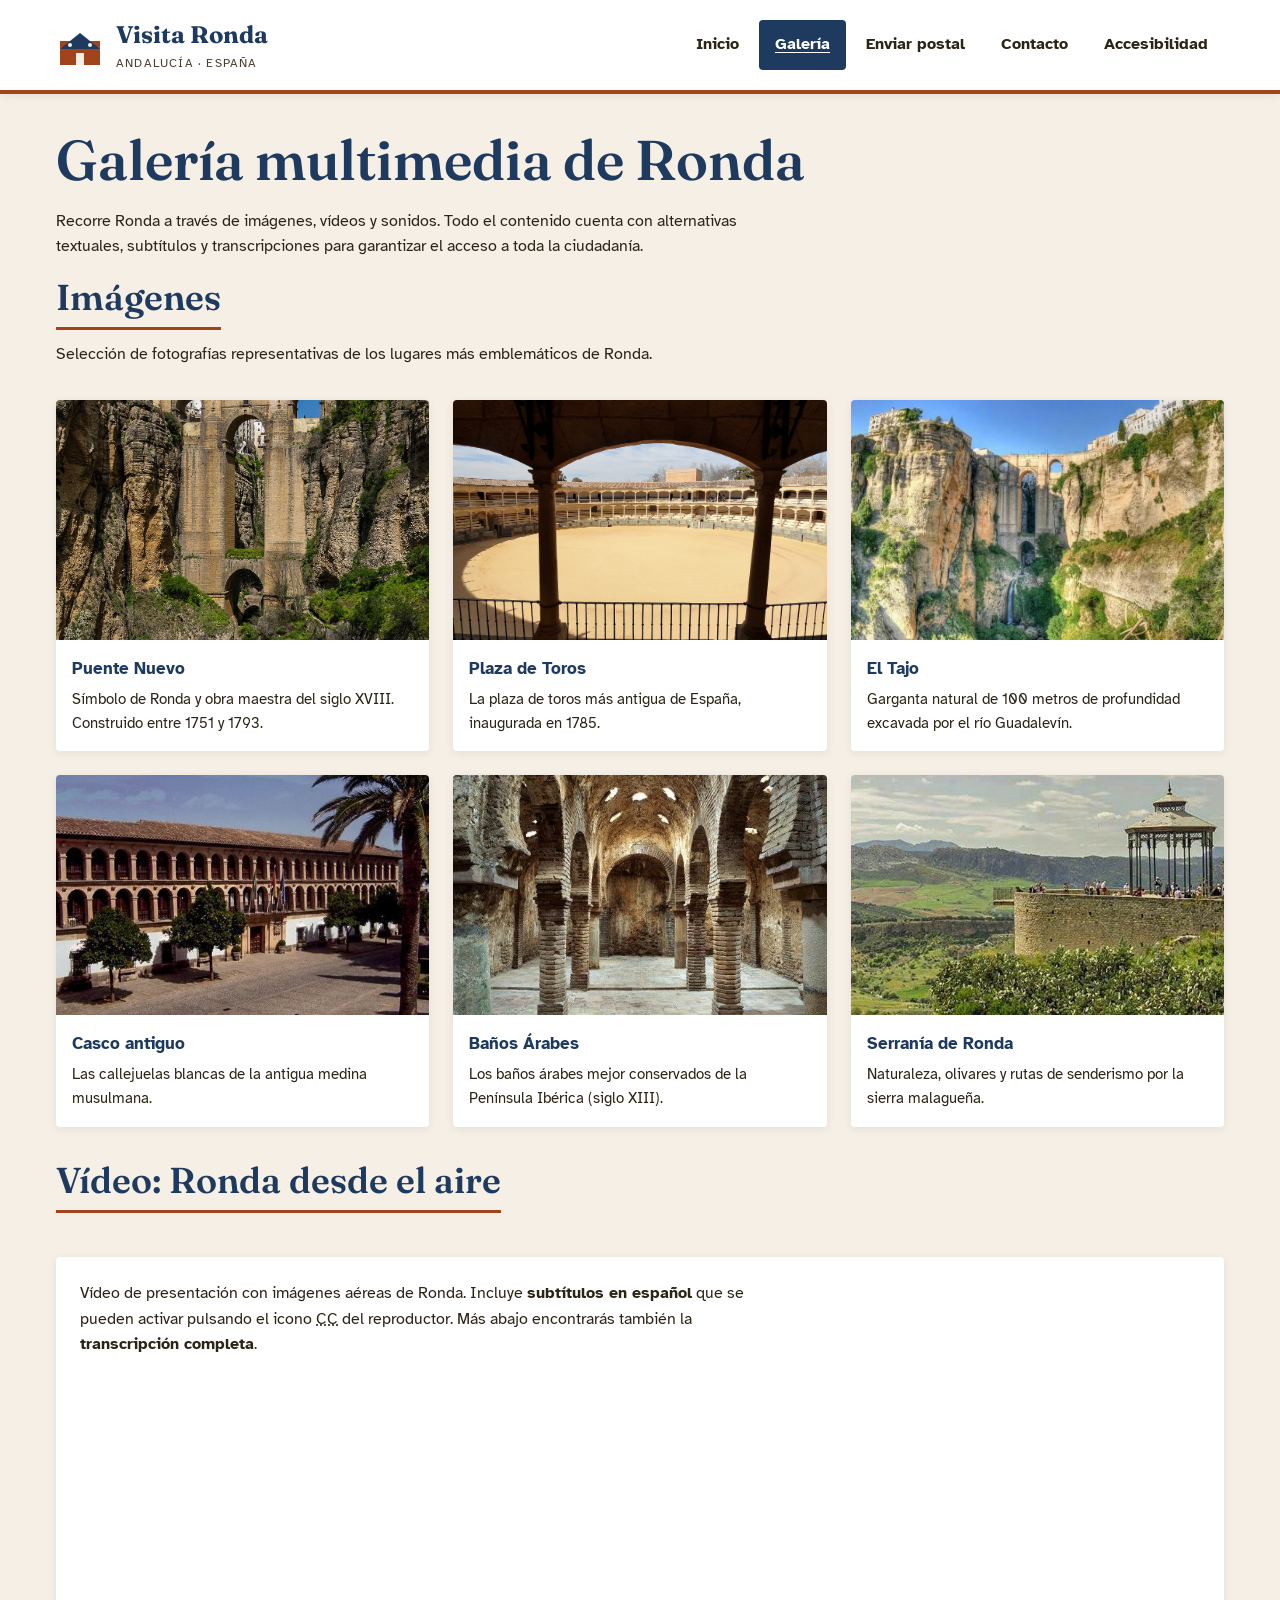
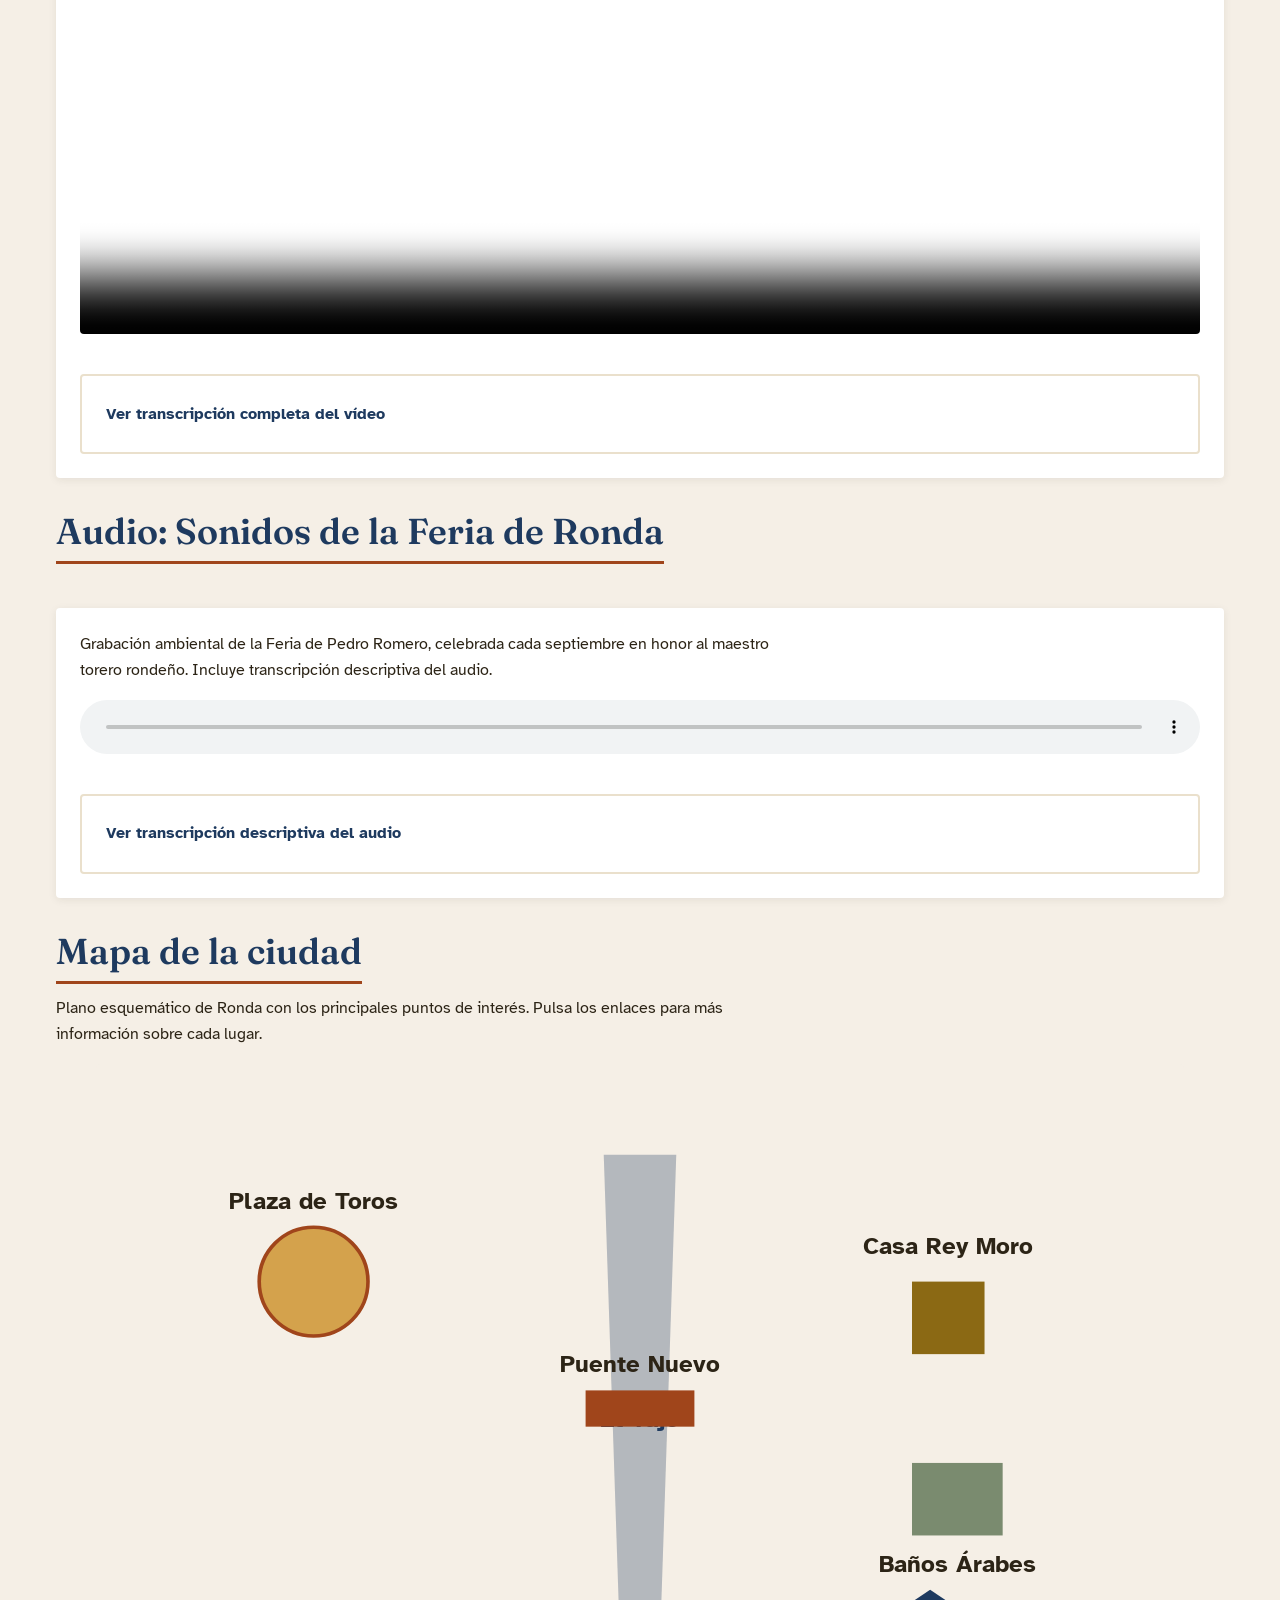
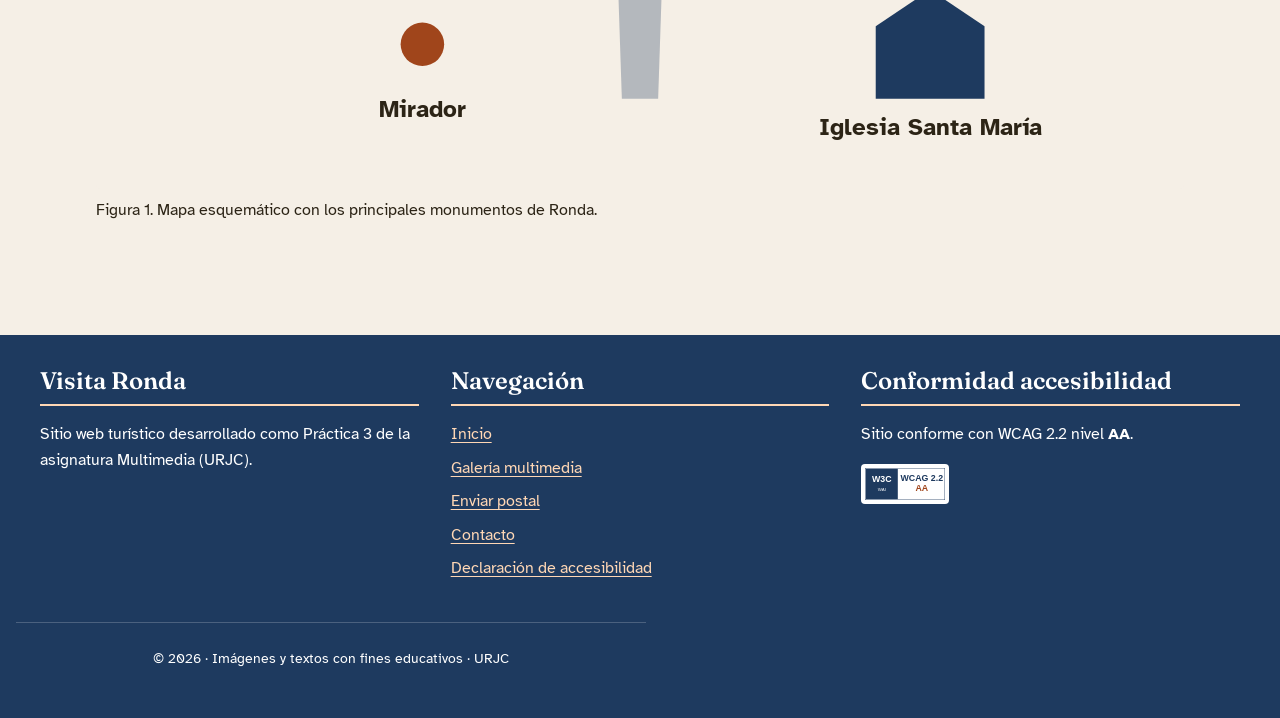
==== commit 1de074b4: "añadidas imagenes de galeria y postales" ====
--- a/galeria.html
+++ b/galeria.html
@@ -61,7 +61,7 @@
         <ul class="galeria">
           <li>
             <figure>
-              <img src="img/galeria/puente-nuevo.svg"
+              <img src="img/galeria/puente-nuevo.jpeg"
                    alt="El Puente Nuevo de Ronda visto desde el valle. Una imponente construcción de piedra de tres arcos une dos acantilados verticales, salvando una garganta natural de unos 100 metros de profundidad. Sobre el puente se distinguen casas blancas tradicionales.">
               <figcaption>
                 <strong>Puente Nuevo</strong>
@@ -72,7 +72,7 @@
 
           <li>
             <figure>
-              <img src="img/galeria/plaza-toros.svg"
+              <img src="img/galeria/plaza-toros.jpeg"
                    alt="Vista cenital de la Plaza de Toros de Ronda. Edificio circular de piedra dorada con una arena central de color marrón claro y graderíos cubiertos en doble piso con columnas blancas y cubierta de teja árabe.">
               <figcaption>
                 <strong>Plaza de Toros</strong>
@@ -83,7 +83,7 @@
 
           <li>
             <figure>
-              <img src="img/galeria/tajo.svg"
+              <img src="img/galeria/tajo.jpeg"
                    alt="Vista panorámica del Tajo de Ronda al atardecer. Una garganta vertical excavada en roca caliza desciende abruptamente hacia un valle verde con olivares; al fondo se aprecian las montañas de la Serranía de Ronda teñidas de naranja por la luz del atardecer.">
               <figcaption>
                 <strong>El Tajo</strong>
@@ -94,7 +94,7 @@
 
           <li>
             <figure>
-              <img src="img/galeria/casco-antiguo.svg"
+              <img src="img/galeria/casco-antiguo.jpeg"
                    alt="Calle estrecha y empedrada del casco antiguo de Ronda. A ambos lados, casas encaladas de fachada blanca con balcones de hierro forjado y macetas con flores rojas y rosas. Al fondo se vislumbra una iglesia con torre.">
               <figcaption>
                 <strong>Casco antiguo</strong>
@@ -105,7 +105,7 @@
 
           <li>
             <figure>
-              <img src="img/galeria/banos-arabes.svg"
+              <img src="img/galeria/banos-arabes.jpeg"
                    alt="Interior de los Baños Árabes de Ronda. Una sala abovedada de ladrillo con pequeñas claraboyas en forma de estrella en el techo por las que entra luz natural. El espacio está sostenido por arcos de herradura.">
               <figcaption>
                 <strong>Baños Árabes</strong>
@@ -116,7 +116,7 @@
 
           <li>
             <figure>
-              <img src="img/galeria/serrania.svg"
+              <img src="img/galeria/serrania.jpeg"
                    alt="Paisaje de la Serranía de Ronda al amanecer. Olivares centenarios en primer plano se extienden por colinas onduladas; al fondo aparecen montañas escarpadas envueltas en una ligera niebla matutina.">
               <figcaption>
                 <strong>Serranía de Ronda</strong>
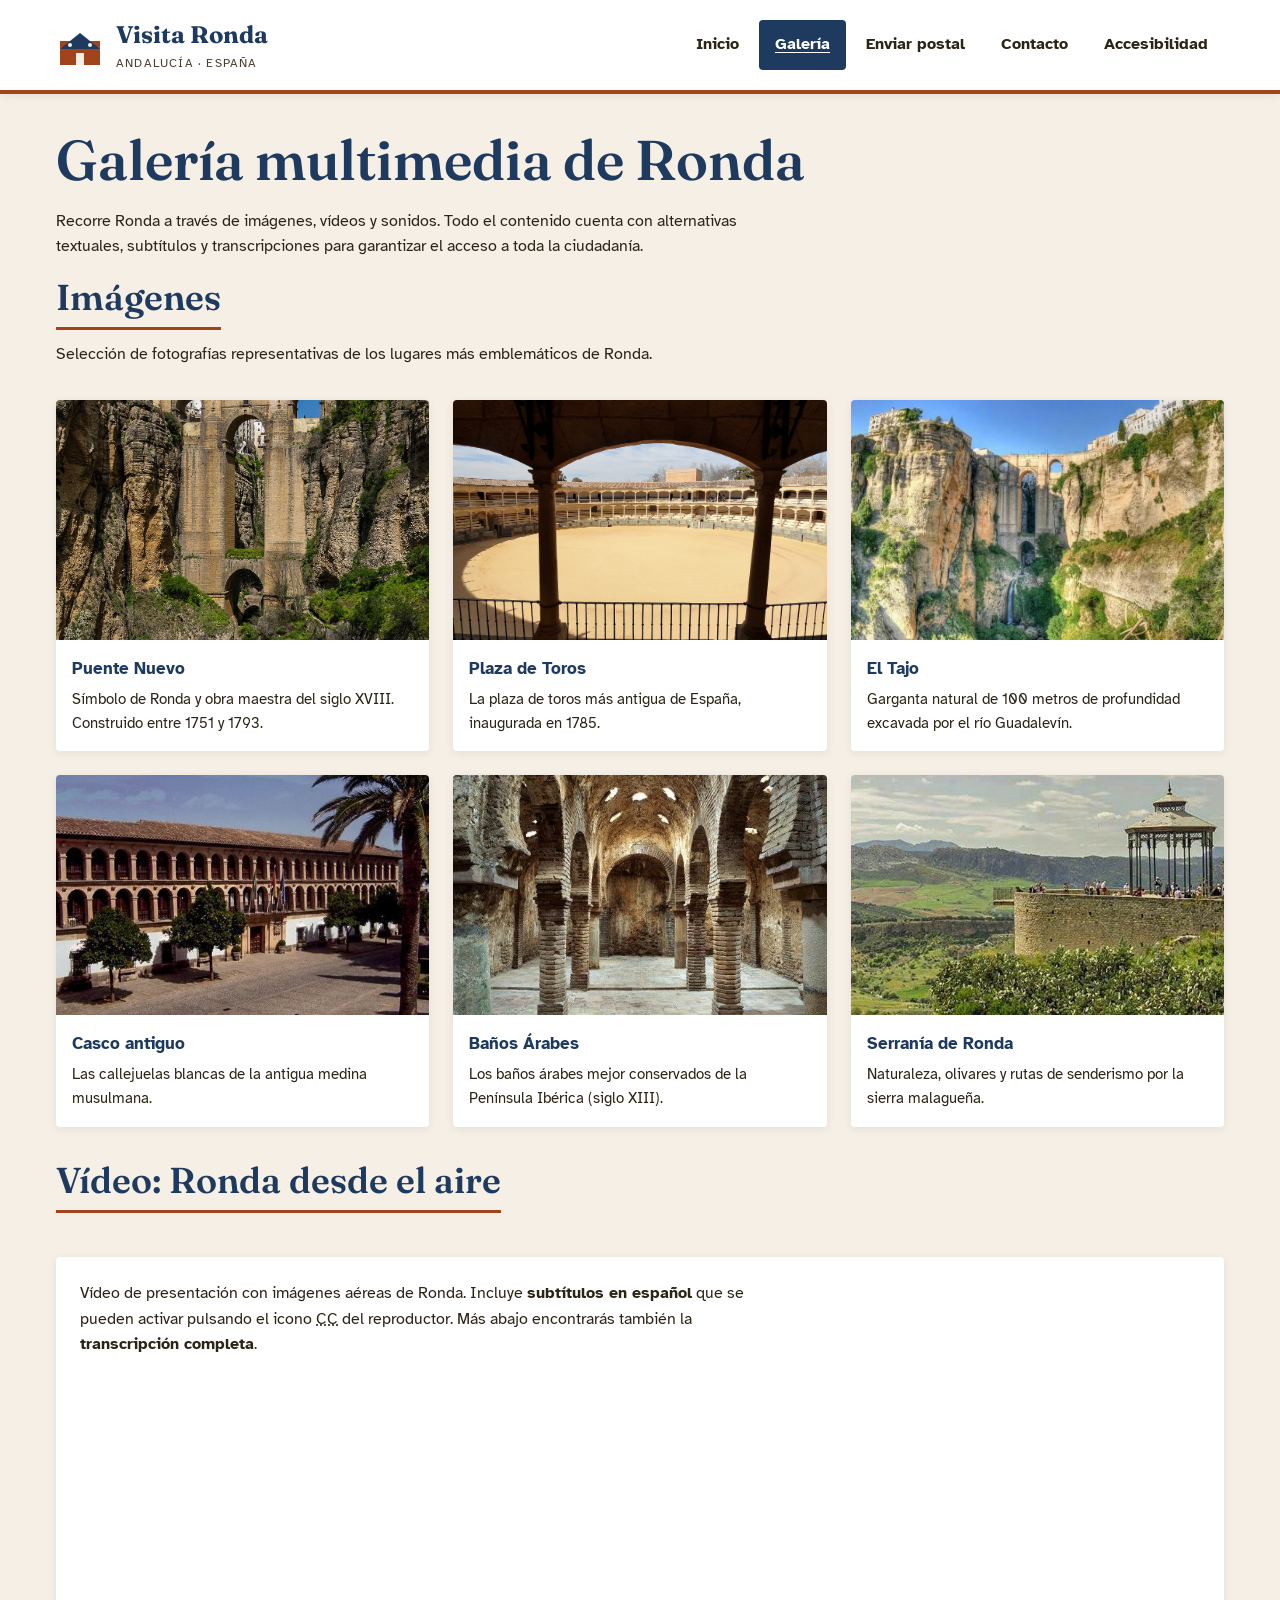
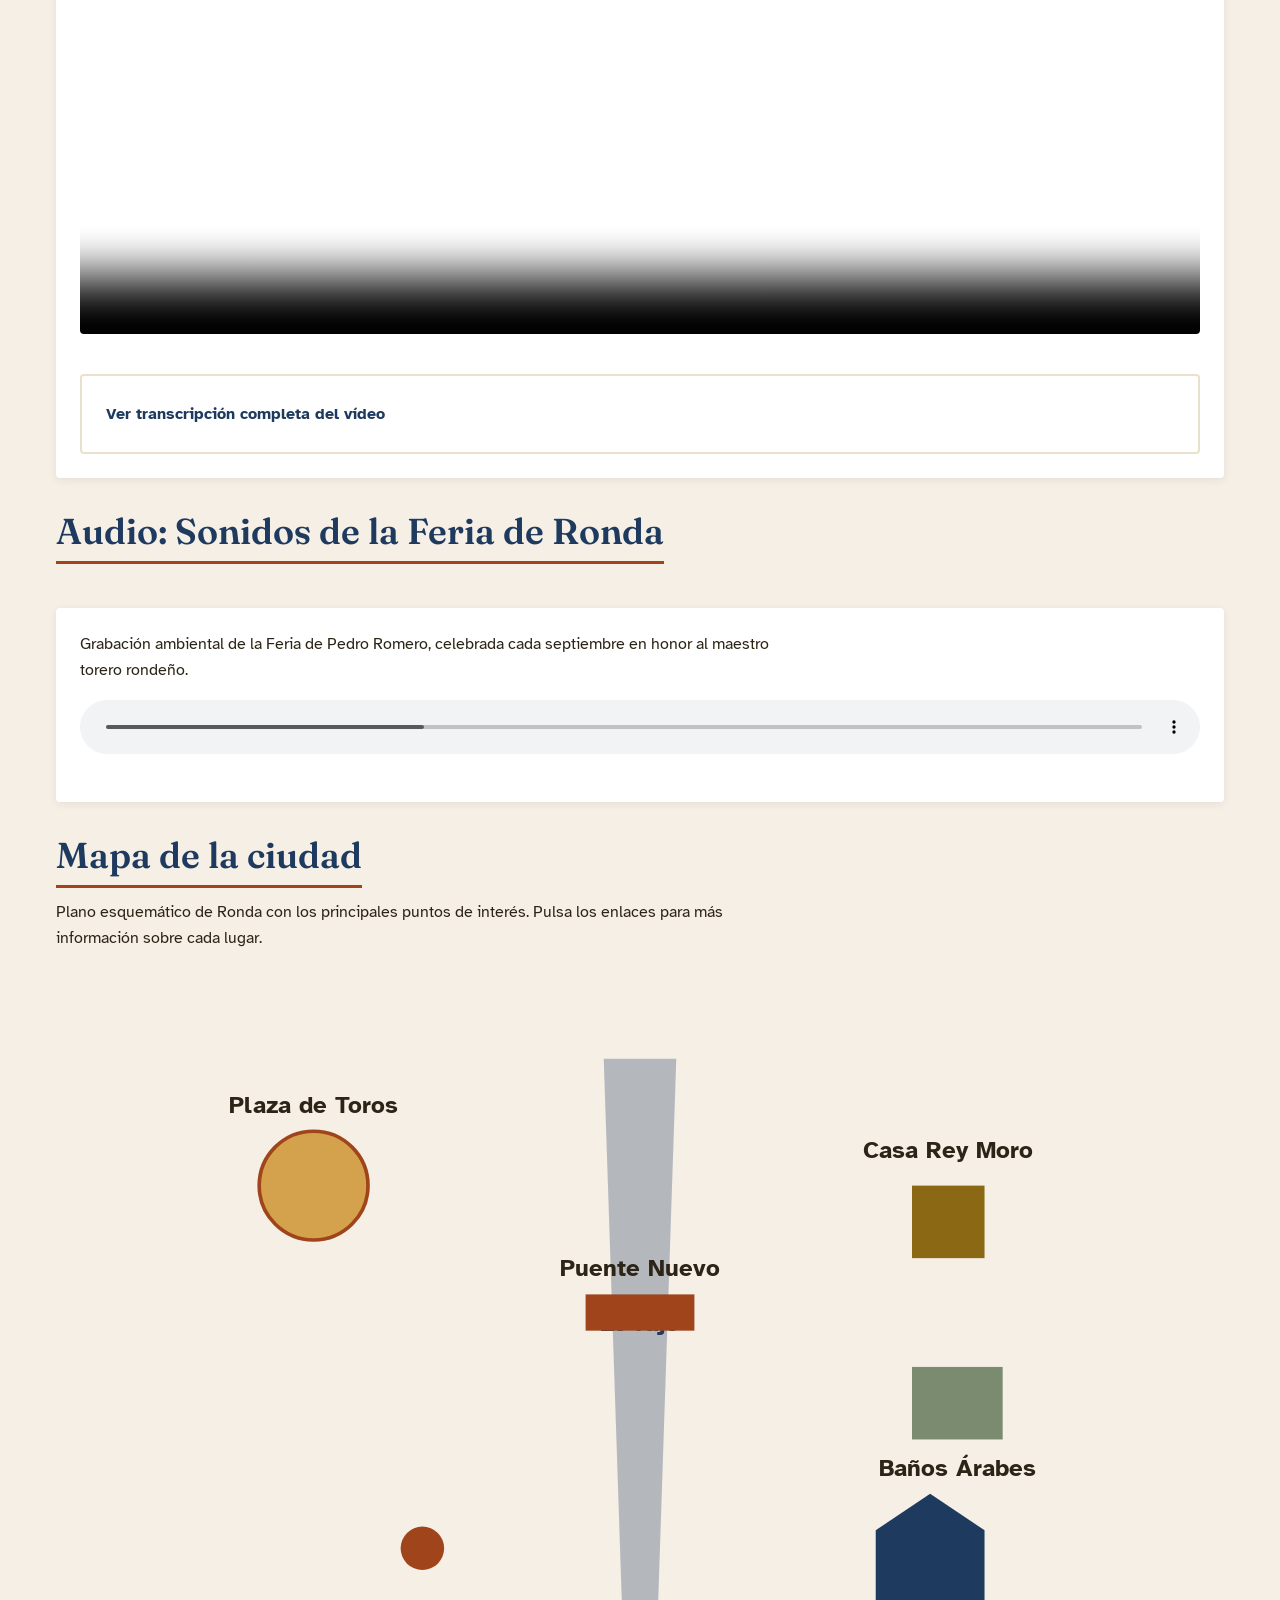
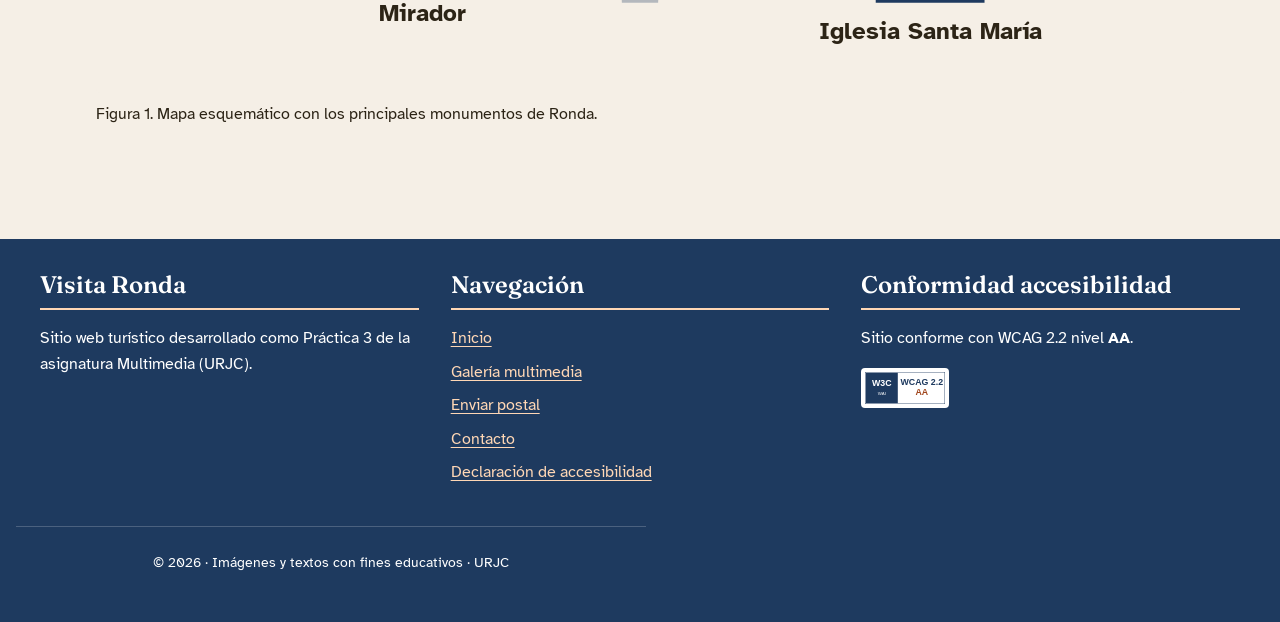
==== commit 95d26165: "añadido video + cambios menores Co-authored-by: Copilot <copilot@github.com>" ====
--- a/galeria.html
+++ b/galeria.html
@@ -152,18 +152,14 @@
           <details class="transcripcion">
             <summary>Ver transcripción completa del vídeo</summary>
             <div>
-              <p><strong>[Música suave de guitarra española]</strong></p>
-              <p><strong>Narrador:</strong> Bienvenidos a Ronda, una ciudad suspendida sobre el cielo de Andalucía.</p>
-              <p><strong>[Plano aéreo del Puente Nuevo]</strong></p>
-              <p><strong>Narrador:</strong> Construido en el siglo XVIII, el Puente Nuevo une los dos lados de la ciudad sobre una garganta de cien metros de profundidad.</p>
-              <p><strong>[Plano de la Plaza de Toros]</strong></p>
-              <p><strong>Narrador:</strong> Aquí, en la plaza de toros más antigua de España, nació la escuela rondeña del toreo.</p>
-              <p><strong>[Vista panorámica del valle]</strong></p>
-              <p><strong>Narrador:</strong> Olivares, viñedos y montañas se extienden hasta el horizonte, formando un paisaje único en Europa.</p>
-              <p><strong>[Calles del casco antiguo]</strong></p>
-              <p><strong>Narrador:</strong> Caminar por las calles de la antigua medina es viajar al pasado, entre casas encaladas y patios floridos.</p>
-              <p><strong>Narrador:</strong> Ronda te espera. Ven a vivirla.</p>
-              <p><strong>[Música finaliza]</strong></p>
+              <p>Bienvenidos a Ronda. Este histórico enclave malagueño situado sobre un impresionante desfiladero, es un destino lleno de contrastes. Desde su arquitectura milenaria hasta paisajes de ensueño. Prepárate para descubrir la magia de Ronda, donde la historia y la naturaleza se unen para crear una experiencia única.</p>
+              <p>Ubicada en la provincia de Málaga, Ronda se asienta sobre el Tajo, un cañón profundo que separa la antigua ciudad de la parte moderna. Rodeada por la Sierra de las Nieves y con vistas inigualables, este destino ofrece un entorno natural que cautiva a todos los que lo visitan.</p>
+              <p>Ronda es un cruce de culturas: desde los romanos y los moros hasta la época medieval y moderna. Su rica historia se refleja en sus monumentos, palacios y, sobre todo, en la emblemática Plaza de Toros, considerada una de las más antiguas y pintorescas del mundo taurino.</p>
+              <p>Pasear por el casco antiguo de Ronda es sumergirse en el pasado. Las callejuelas laberínticas, los patios llenos de flores y las murallas que aún resguardan la ciudad, te transportan a una época donde la historia se vive en cada rincón.</p>
+              <p>El Puente Nuevo es, sin duda, el símbolo de Ronda. Este majestuoso puente conecta las dos partes de la ciudad y ofrece unas vistas espectaculares del Tajo. Es el lugar perfecto para detenerse, contemplar el paisaje y sentir la fuerza de la historia y la naturaleza.</p>
+              <p>La cocina rondera es un reflejo de su diversidad cultural y su entorno natural. Prueba platos tradicionales como el rabo de toro, las migas y el queso de cabra, acompañados de un buen vino de la región. Cada bocado es una invitación a descubrir los sabores auténticos de Málaga.</p>
+              <p>Además de su riqueza histórica, Ronda ofrece impresionantes rutas de senderismo y miradores que permiten disfrutar de la majestuosidad de su entorno. Los contrastes entre el desfiladero, las montañas y los valles circundantes hacen de cada paseo una experiencia inolvidable.</p>
+              <p>Ronda es el lugar donde la historia cobra vida, donde cada piedra cuenta una historia y cada vista inspira. Si buscas un destino que combine tradición, cultura y paisajes espectaculares, Ronda te espera con los brazos abiertos, listo para dejarte enamorar por este tesoro de Málaga.</p>
             </div>
           </details>
         </div>
@@ -175,7 +171,7 @@
         <div class="multimedia-bloque">
           <p>
             Grabación ambiental de la Feria de Pedro Romero, celebrada cada septiembre en
-            honor al maestro torero rondeño. Incluye transcripción descriptiva del audio.
+            honor al maestro torero rondeño.
           </p>
 
           <audio controls preload="metadata" aria-label="Sonidos ambientales de la Feria de Ronda">
@@ -186,18 +182,6 @@
               <a href="audio/feria-ronda.mp3">Descarga el audio aquí</a>.
             </p>
           </audio>
-
-          <details class="transcripcion">
-            <summary>Ver transcripción descriptiva del audio</summary>
-            <div>
-              <p><strong>[0:00 - 0:15]</strong> Suenan las campanas de la Iglesia de Santa María la Mayor anunciando el comienzo de la feria.</p>
-              <p><strong>[0:15 - 0:45]</strong> Voces alegres y conversaciones de la multitud paseando por las calles. Se distinguen risas de niños y niñas.</p>
-              <p><strong>[0:45 - 1:30]</strong> Empieza a sonar una sevillana interpretada con guitarra y palmas. Voces cantando al unísono.</p>
-              <p><strong>[1:30 - 2:00]</strong> Sonido de cascos de caballos y carruajes recorriendo las calles empedradas durante el paseo de enganches.</p>
-              <p><strong>[2:00 - 2:30]</strong> Aplausos del público en la Plaza de Toros, seguidos del característico clarín que anuncia el inicio de la corrida goyesca.</p>
-              <p><strong>[2:30 - 3:00]</strong> La música y el bullicio se desvanecen lentamente.</p>
-            </div>
-          </details>
         </div>
       </section>
 
--- a/css/styles.css
+++ b/css/styles.css
@@ -300,8 +300,17 @@
   text-decoration: underline;
 }
 
+.boton:visited {
+  color: var(--color-blanco);
+}
+
 .boton-secundario {
   background-color: transparent;
+  color: var(--color-blanco);
+  border-color: var(--color-blanco);
+}
+
+.boton-secundario:visited {
   color: var(--color-blanco);
   border-color: var(--color-blanco);
 }
